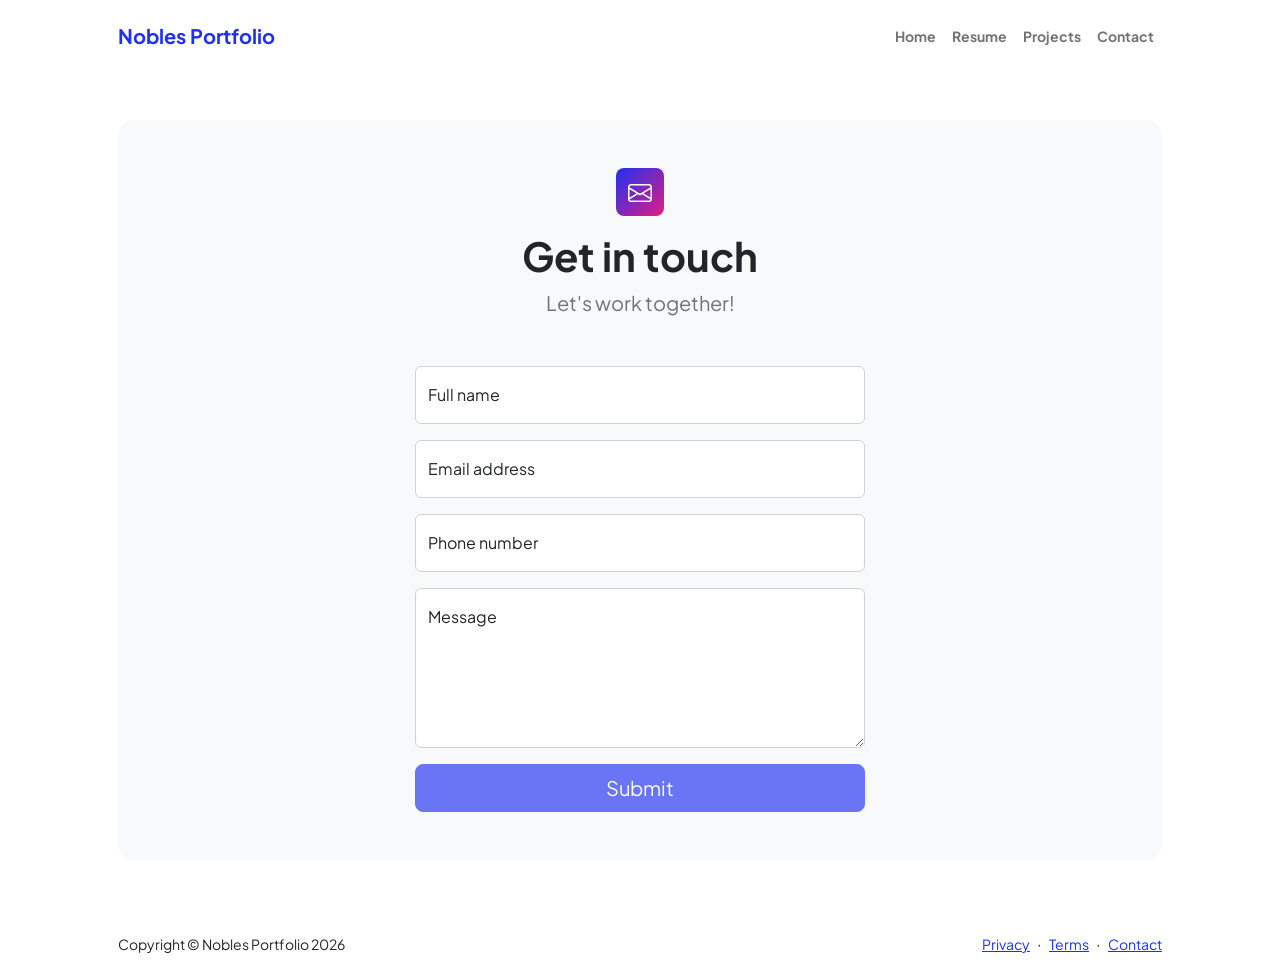
==== main/contact.html @ a5ece149 "move file to the other position" ====
<!DOCTYPE html>
<html lang="en">
    <head>
        <meta charset="utf-8" />
        <meta name="viewport" content="width=device-width, initial-scale=1, shrink-to-fit=no" />
        <meta name="description" content />
        <meta name="author" content />
        <title>Contact - Jade Anthony T. Nobles</title>
        <!-- Favicon-->
        <link rel="icon" type="image/x-icon" href="../libs/assets/startbootstrap-personal-gh-pages/assets/favicon.ico" />
        <!-- Custom Google font-->
        <link rel="preconnect" href="https://fonts.googleapis.com" />
        <link rel="preconnect" href="https://fonts.gstatic.com" crossorigin />
        <link href="https://fonts.googleapis.com/css2?family=Plus+Jakarta+Sans:wght@100;200;300;400;500;600;700;800;900&amp;display=swap" rel="stylesheet" />
        <!-- Bootstrap icons-->
        <link href="https://cdn.jsdelivr.net/npm/bootstrap-icons@1.8.1/font/bootstrap-icons.css" rel="stylesheet" />
        <!-- Core theme CSS (includes Bootstrap)-->
        <link href="../libs/assets/startbootstrap-personal-gh-pages/css/styles.css" rel="stylesheet" />
    </head>
    <body class="d-flex flex-column">
        <main class="flex-shrink-0">
            <!-- Navigation-->
            <nav class="navbar navbar-expand-lg navbar-light bg-white py-3">
                <div class="container px-5">
                    <a class="navbar-brand" href="../index.html"><span class="fw-bolder text-primary">Nobles Portfolio</span></a>
                    <button class="navbar-toggler" type="button" data-bs-toggle="collapse" data-bs-target="#navbarSupportedContent" aria-controls="navbarSupportedContent" aria-expanded="false" aria-label="Toggle navigation"><span class="navbar-toggler-icon"></span></button>
                    <div class="collapse navbar-collapse" id="navbarSupportedContent">
                        <ul class="navbar-nav ms-auto mb-2 mb-lg-0 small fw-bolder">
                            <li class="nav-item"><a class="nav-link" href="../index.html">Home</a></li>
                            <li class="nav-item"><a class="nav-link" href="resume.html">Resume</a></li>
                            <li class="nav-item"><a class="nav-link" href="projects.html">Projects</a></li>
                            <li class="nav-item"><a class="nav-link" href="contact.html">Contact</a></li>
                        </ul>
                    </div>
                </div>
            </nav>
            <!-- Page content-->
            <section class="py-5">
                <div class="container px-5">
                    <!-- Contact form-->
                    <div class="bg-light rounded-4 py-5 px-4 px-md-5">
                        <div class="text-center mb-5">
                            <div class="feature bg-primary bg-gradient-primary-to-secondary text-white rounded-3 mb-3"><i class="bi bi-envelope"></i></div>
                            <h1 class="fw-bolder">Get in touch</h1>
                            <p class="lead fw-normal text-muted mb-0">Let's work together!</p>
                        </div>
                        <div class="row gx-5 justify-content-center">
                            <div class="col-lg-8 col-xl-6">
                                <!-- * * * * * * * * * * * * * * *-->
                                <!-- * * SB Forms Contact Form * *-->
                                <!-- * * * * * * * * * * * * * * *-->
                                <!-- This form is pre-integrated with SB Forms.-->
                                <!-- To make this form functional, sign up at-->
                                <!-- https://startbootstrap.com/solution/contact-forms-->
                                <!-- to get an API token!-->
                                <form id="contactForm" data-sb-form-api-token="API_TOKEN">
                                    <!-- Name input-->
                                    <div class="form-floating mb-3">
                                        <input class="form-control" id="name" type="text" placeholder="Enter your name..." data-sb-validations="required" />
                                        <label for="name">Full name</label>
                                        <div class="invalid-feedback" data-sb-feedback="name:required">A name is required.</div>
                                    </div>
                                    <!-- Email address input-->
                                    <div class="form-floating mb-3">
                                        <input class="form-control" id="email" type="email" placeholder="name@example.com" data-sb-validations="required,email" />
                                        <label for="email">Email address</label>
                                        <div class="invalid-feedback" data-sb-feedback="email:required">An email is required.</div>
                                        <div class="invalid-feedback" data-sb-feedback="email:email">Email is not valid.</div>
                                    </div>
                                    <!-- Phone number input-->
                                    <div class="form-floating mb-3">
                                        <input class="form-control" id="phone" type="tel" placeholder="(123) 456-7890" data-sb-validations="required" />
                                        <label for="phone">Phone number</label>
                                        <div class="invalid-feedback" data-sb-feedback="phone:required">A phone number is required.</div>
                                    </div>
                                    <!-- Message input-->
                                    <div class="form-floating mb-3">
                                        <textarea class="form-control" id="message" type="text" placeholder="Enter your message here..." style="height: 10rem" data-sb-validations="required"></textarea>
                                        <label for="message">Message</label>
                                        <div class="invalid-feedback" data-sb-feedback="message:required">A message is required.</div>
                                    </div>
                                    <!-- Submit success message-->
                                    <!---->
                                    <!-- This is what your users will see when the form-->
                                    <!-- has successfully submitted-->
                                    <div class="d-none" id="submitSuccessMessage">
                                        <div class="text-center mb-3">
                                            <div class="fw-bolder">Form submission successful!</div>
                                            To activate this form, sign up at
                                            <br />
                                            <a href="https://startbootstrap.com/solution/contact-forms">https://startbootstrap.com/solution/contact-forms</a>
                                        </div>
                                    </div>
                                    <!-- Submit error message-->
                                    <!---->
                                    <!-- This is what your users will see when there is-->
                                    <!-- an error submitting the form-->
                                    <div class="d-none" id="submitErrorMessage"><div class="text-center text-danger mb-3">Error sending message!</div></div>
                                    <!-- Submit Button-->
                                    <div class="d-grid"><button class="btn btn-primary btn-lg disabled" id="submitButton" type="submit">Submit</button></div>
                                </form>
                            </div>
                        </div>
                    </div>
                </div>
            </section>
        </main>
        <!-- Footer-->
        <footer class="bg-white py-4 mt-auto">
            <div class="container px-5">
                <div class="row align-items-center justify-content-between flex-column flex-sm-row">
                    <div class="col-auto"><div class="small m-0">Copyright &copy; Nobles Portfolio 2026</div></div>
                    <div class="col-auto">
                        <a class="small" href="#!">Privacy</a>
                        <span class="mx-1">&middot;</span>
                        <a class="small" href="#!">Terms</a>
                        <span class="mx-1">&middot;</span>
                        <a class="small" href="#!">Contact</a>
                    </div>
                </div>
            </div>
        </footer>
        <!-- Bootstrap core JS-->
        <script src="https://cdn.jsdelivr.net/npm/bootstrap@5.2.3/dist/js/bootstrap.bundle.min.js"></script>
        <!-- Core theme JS-->
        <script src="../libs/assets/startbootstrap-personal-gh-pages/js/scripts.js"></script>
        <!-- * * * * * * * * * * * * * * * * * * * * * * * * * * * * * * * * * * * * * * * *-->
        <!-- * *                               SB Forms JS                               * *-->
        <!-- * * Activate your form at https://startbootstrap.com/solution/contact-forms * *-->
        <!-- * * * * * * * * * * * * * * * * * * * * * * * * * * * * * * * * * * * * * * * *-->
        <script src="https://cdn.startbootstrap.com/sb-forms-latest.js"></script>
    </body>
</html>
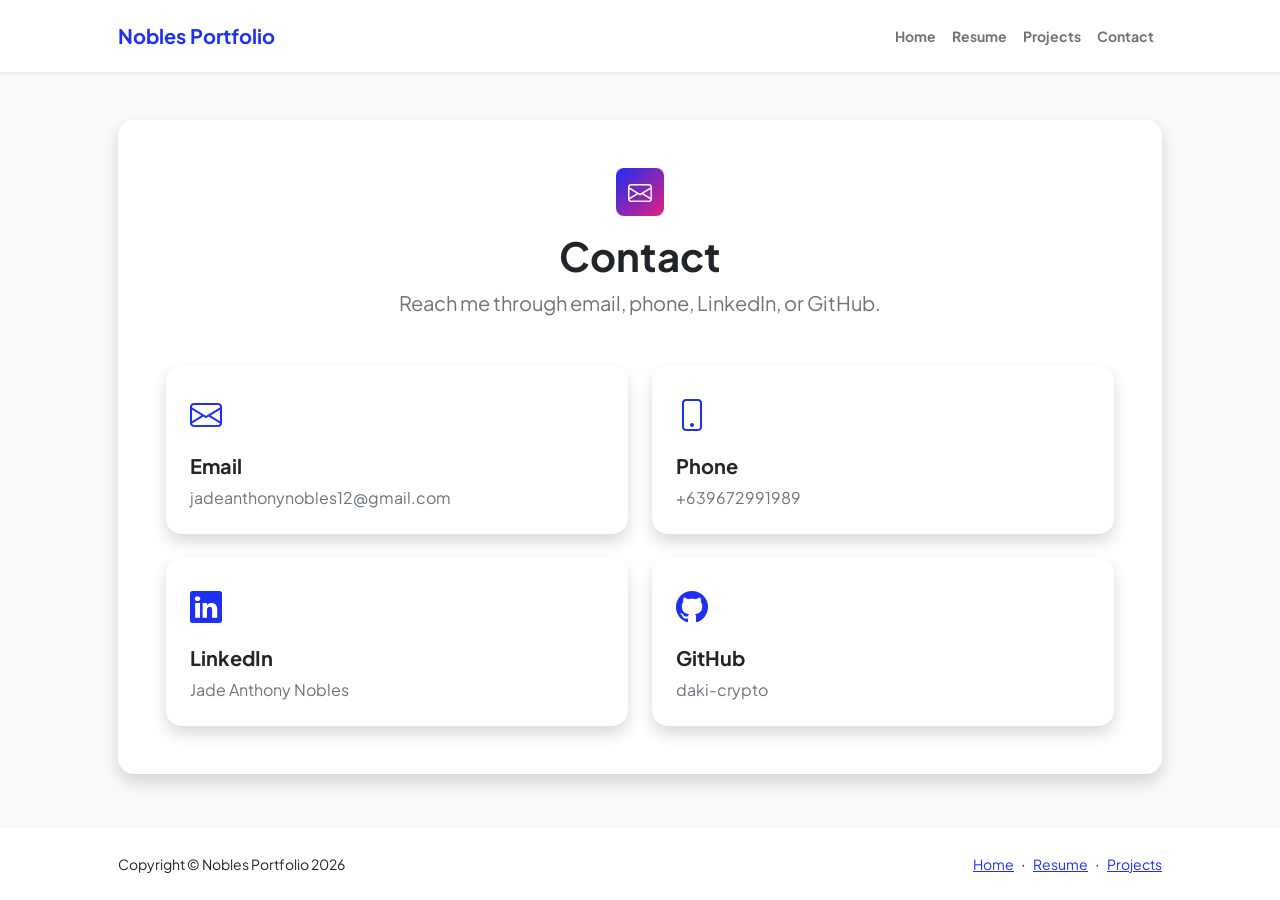
==== commit 45be97bb: "nav bar fixed" ====
--- a/main/contact.html
+++ b/main/contact.html
@@ -3,131 +3,86 @@
     <head>
         <meta charset="utf-8" />
         <meta name="viewport" content="width=device-width, initial-scale=1, shrink-to-fit=no" />
-        <meta name="description" content />
-        <meta name="author" content />
-        <title>Contact - Jade Anthony T. Nobles</title>
-        <!-- Favicon-->
-        <link rel="icon" type="image/x-icon" href="../libs/assets/startbootstrap-personal-gh-pages/assets/favicon.ico" />
-        <!-- Custom Google font-->
+        <meta name="description" content="Contact Jade Anthony T. Nobles" />
+        <meta name="author" content="Jade Anthony T. Nobles" />
+        <title>Nobles Portfolio</title>
         <link rel="preconnect" href="https://fonts.googleapis.com" />
         <link rel="preconnect" href="https://fonts.gstatic.com" crossorigin />
         <link href="https://fonts.googleapis.com/css2?family=Plus+Jakarta+Sans:wght@100;200;300;400;500;600;700;800;900&amp;display=swap" rel="stylesheet" />
-        <!-- Bootstrap icons-->
         <link href="https://cdn.jsdelivr.net/npm/bootstrap-icons@1.8.1/font/bootstrap-icons.css" rel="stylesheet" />
-        <!-- Core theme CSS (includes Bootstrap)-->
         <link href="../libs/assets/startbootstrap-personal-gh-pages/css/styles.css" rel="stylesheet" />
     </head>
-    <body class="d-flex flex-column">
+    <body class="d-flex flex-column h-100 bg-light">
         <main class="flex-shrink-0">
-            <!-- Navigation-->
-            <nav class="navbar navbar-expand-lg navbar-light bg-white py-3">
-                <div class="container px-5">
-                    <a class="navbar-brand" href="../index.html"><span class="fw-bolder text-primary">Nobles Portfolio</span></a>
-                    <button class="navbar-toggler" type="button" data-bs-toggle="collapse" data-bs-target="#navbarSupportedContent" aria-controls="navbarSupportedContent" aria-expanded="false" aria-label="Toggle navigation"><span class="navbar-toggler-icon"></span></button>
-                    <div class="collapse navbar-collapse" id="navbarSupportedContent">
-                        <ul class="navbar-nav ms-auto mb-2 mb-lg-0 small fw-bolder">
-                            <li class="nav-item"><a class="nav-link" href="../index.html">Home</a></li>
-                            <li class="nav-item"><a class="nav-link" href="resume.html">Resume</a></li>
-                            <li class="nav-item"><a class="nav-link" href="projects.html">Projects</a></li>
-                            <li class="nav-item"><a class="nav-link" href="contact.html">Contact</a></li>
-                        </ul>
-                    </div>
-                </div>
-            </nav>
-            <!-- Page content-->
+            <div id="site-navbar"></div>
+
             <section class="py-5">
                 <div class="container px-5">
-                    <!-- Contact form-->
-                    <div class="bg-light rounded-4 py-5 px-4 px-md-5">
+                    <div class="bg-white rounded-4 py-5 px-4 px-md-5 shadow border-0">
                         <div class="text-center mb-5">
                             <div class="feature bg-primary bg-gradient-primary-to-secondary text-white rounded-3 mb-3"><i class="bi bi-envelope"></i></div>
-                            <h1 class="fw-bolder">Get in touch</h1>
-                            <p class="lead fw-normal text-muted mb-0">Let's work together!</p>
+                            <h1 class="fw-bolder">Contact</h1>
+                            <p class="lead fw-normal text-muted mb-0">Reach me through email, phone, LinkedIn, or GitHub.</p>
                         </div>
-                        <div class="row gx-5 justify-content-center">
-                            <div class="col-lg-8 col-xl-6">
-                                <!-- * * * * * * * * * * * * * * *-->
-                                <!-- * * SB Forms Contact Form * *-->
-                                <!-- * * * * * * * * * * * * * * *-->
-                                <!-- This form is pre-integrated with SB Forms.-->
-                                <!-- To make this form functional, sign up at-->
-                                <!-- https://startbootstrap.com/solution/contact-forms-->
-                                <!-- to get an API token!-->
-                                <form id="contactForm" data-sb-form-api-token="API_TOKEN">
-                                    <!-- Name input-->
-                                    <div class="form-floating mb-3">
-                                        <input class="form-control" id="name" type="text" placeholder="Enter your name..." data-sb-validations="required" />
-                                        <label for="name">Full name</label>
-                                        <div class="invalid-feedback" data-sb-feedback="name:required">A name is required.</div>
+                        <div class="row row-cols-1 row-cols-md-2 g-4">
+                            <div class="col">
+                                    <a class="card h-100 shadow border-0 rounded-4 text-decoration-none" href="https://mail.google.com/mail/?view=cm&fs=1&to=jadeanthonynobles12@gmail.com" target="_blank">
+                                        <div class="card-body p-4">
+                                        <i class="bi bi-envelope fs-2 text-primary"></i>
+                                        <h2 class="h5 fw-bolder mt-3 text-dark">Email</h2>
+                                        <p class="text-muted mb-0">jadeanthonynobles12@gmail.com</p>
                                     </div>
-                                    <!-- Email address input-->
-                                    <div class="form-floating mb-3">
-                                        <input class="form-control" id="email" type="email" placeholder="name@example.com" data-sb-validations="required,email" />
-                                        <label for="email">Email address</label>
-                                        <div class="invalid-feedback" data-sb-feedback="email:required">An email is required.</div>
-                                        <div class="invalid-feedback" data-sb-feedback="email:email">Email is not valid.</div>
+                                </a>
+                            </div>
+                            <div class="col">
+                                <a class="card h-100 shadow border-0 rounded-4 text-decoration-none" href="tel:+639672991989">
+                                    <div class="card-body p-4">
+                                        <i class="bi bi-phone fs-2 text-primary"></i>
+                                        <h2 class="h5 fw-bolder mt-3 text-dark">Phone</h2>
+                                        <p class="text-muted mb-0">+639672991989</p>
                                     </div>
-                                    <!-- Phone number input-->
-                                    <div class="form-floating mb-3">
-                                        <input class="form-control" id="phone" type="tel" placeholder="(123) 456-7890" data-sb-validations="required" />
-                                        <label for="phone">Phone number</label>
-                                        <div class="invalid-feedback" data-sb-feedback="phone:required">A phone number is required.</div>
+                                </a>
+                            </div>
+                            <div class="col">
+                                <a class="card h-100 shadow border-0 rounded-4 text-decoration-none" href="https://www.linkedin.com/in/jade-anthony-nobles-33a846352/" target="_blank">
+                                    <div class="card-body p-4">
+                                        <i class="bi bi-linkedin fs-2 text-primary"></i>
+                                        <h2 class="h5 fw-bolder mt-3 text-dark">LinkedIn</h2>
+                                        <p class="text-muted mb-0">Jade Anthony Nobles</p>
                                     </div>
-                                    <!-- Message input-->
-                                    <div class="form-floating mb-3">
-                                        <textarea class="form-control" id="message" type="text" placeholder="Enter your message here..." style="height: 10rem" data-sb-validations="required"></textarea>
-                                        <label for="message">Message</label>
-                                        <div class="invalid-feedback" data-sb-feedback="message:required">A message is required.</div>
+                                </a>
+                            </div>
+                            <div class="col">
+                                <a class="card h-100 shadow border-0 rounded-4 text-decoration-none" href="https://github.com/daki-crypto" target="_blank">
+                                    <div class="card-body p-4">
+                                        <i class="bi bi-github fs-2 text-primary"></i>
+                                        <h2 class="h5 fw-bolder mt-3 text-dark">GitHub</h2>
+                                        <p class="text-muted mb-0">daki-crypto</p>
                                     </div>
-                                    <!-- Submit success message-->
-                                    <!---->
-                                    <!-- This is what your users will see when the form-->
-                                    <!-- has successfully submitted-->
-                                    <div class="d-none" id="submitSuccessMessage">
-                                        <div class="text-center mb-3">
-                                            <div class="fw-bolder">Form submission successful!</div>
-                                            To activate this form, sign up at
-                                            <br />
-                                            <a href="https://startbootstrap.com/solution/contact-forms">https://startbootstrap.com/solution/contact-forms</a>
-                                        </div>
-                                    </div>
-                                    <!-- Submit error message-->
-                                    <!---->
-                                    <!-- This is what your users will see when there is-->
-                                    <!-- an error submitting the form-->
-                                    <div class="d-none" id="submitErrorMessage"><div class="text-center text-danger mb-3">Error sending message!</div></div>
-                                    <!-- Submit Button-->
-                                    <div class="d-grid"><button class="btn btn-primary btn-lg disabled" id="submitButton" type="submit">Submit</button></div>
-                                </form>
+                                </a>
                             </div>
                         </div>
                     </div>
                 </div>
             </section>
         </main>
-        <!-- Footer-->
+
         <footer class="bg-white py-4 mt-auto">
             <div class="container px-5">
                 <div class="row align-items-center justify-content-between flex-column flex-sm-row">
                     <div class="col-auto"><div class="small m-0">Copyright &copy; Nobles Portfolio 2026</div></div>
                     <div class="col-auto">
-                        <a class="small" href="#!">Privacy</a>
+                        <a class="small" href="../index.html">Home</a>
                         <span class="mx-1">&middot;</span>
-                        <a class="small" href="#!">Terms</a>
+                        <a class="small" href="resume.html">Resume</a>
                         <span class="mx-1">&middot;</span>
-                        <a class="small" href="#!">Contact</a>
+                        <a class="small" href="projects.html">Projects</a>
                     </div>
                 </div>
             </div>
         </footer>
-        <!-- Bootstrap core JS-->
+
         <script src="https://cdn.jsdelivr.net/npm/bootstrap@5.2.3/dist/js/bootstrap.bundle.min.js"></script>
-        <!-- Core theme JS-->
-        <script src="../libs/assets/startbootstrap-personal-gh-pages/js/scripts.js"></script>
-        <!-- * * * * * * * * * * * * * * * * * * * * * * * * * * * * * * * * * * * * * * * *-->
-        <!-- * *                               SB Forms JS                               * *-->
-        <!-- * * Activate your form at https://startbootstrap.com/solution/contact-forms * *-->
-        <!-- * * * * * * * * * * * * * * * * * * * * * * * * * * * * * * * * * * * * * * * *-->
-        <script src="https://cdn.startbootstrap.com/sb-forms-latest.js"></script>
+        <script src="../libs/assets/js/navbar.js"></script>
     </body>
 </html>
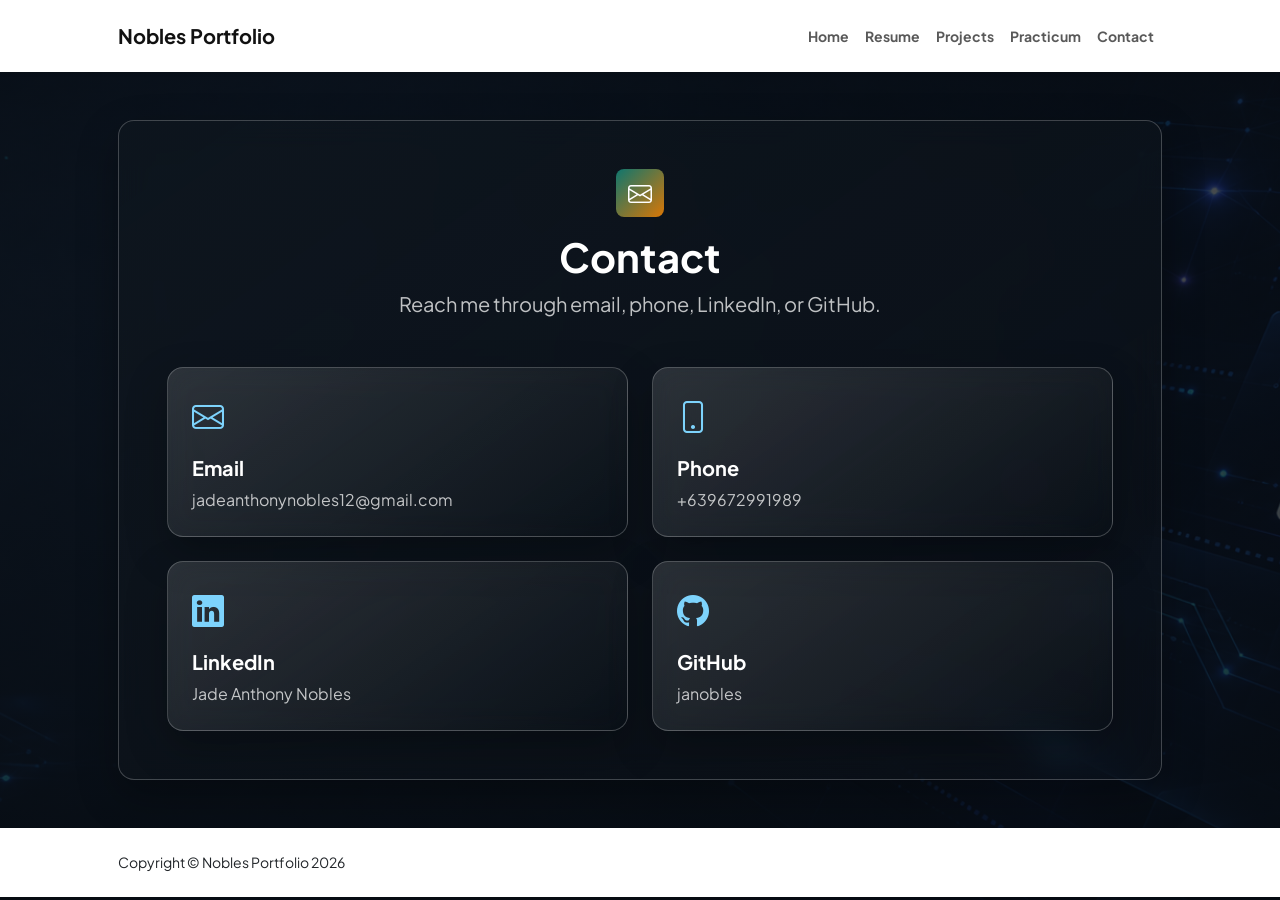
==== commit 7c95c560: "polishing deadcode lines and update background and design" ====
--- a/main/contact.html
+++ b/main/contact.html
@@ -6,27 +6,29 @@
         <meta name="description" content="Contact Jade Anthony T. Nobles" />
         <meta name="author" content="Jade Anthony T. Nobles" />
         <title>Nobles Portfolio</title>
+        <link rel="icon" type="image/png" href="../libs/assets/portfolio/title.png?v=1" />
         <link rel="preconnect" href="https://fonts.googleapis.com" />
         <link rel="preconnect" href="https://fonts.gstatic.com" crossorigin />
         <link href="https://fonts.googleapis.com/css2?family=Plus+Jakarta+Sans:wght@100;200;300;400;500;600;700;800;900&amp;display=swap" rel="stylesheet" />
+        <link href="https://cdn.jsdelivr.net/npm/bootstrap@5.2.3/dist/css/bootstrap.min.css" rel="stylesheet" />
         <link href="https://cdn.jsdelivr.net/npm/bootstrap-icons@1.8.1/font/bootstrap-icons.css" rel="stylesheet" />
-        <link href="../libs/assets/startbootstrap-personal-gh-pages/css/styles.css" rel="stylesheet" />
+        <link href="../libs/assets/startbootstrap-personal-gh-pages/css/styles.css?v=7" rel="stylesheet" />
     </head>
-    <body class="d-flex flex-column h-100 bg-light">
+    <body class="d-flex flex-column h-100 portfolio-bg content-page-bg">
+        <header id="site-header" class="sticky-top"></header>
+
         <main class="flex-shrink-0">
-            <div id="site-navbar"></div>
-
             <section class="py-5">
                 <div class="container px-5">
-                    <div class="bg-white rounded-4 py-5 px-4 px-md-5 shadow border-0">
+                    <div class="contact-panel rounded-4 py-5 px-4 px-md-5">
                         <div class="text-center mb-5">
-                            <div class="feature bg-primary bg-gradient-primary-to-secondary text-white rounded-3 mb-3"><i class="bi bi-envelope"></i></div>
+                            <div class="feature bg-gradient-primary-to-secondary rounded-3 mb-3"><i class="bi bi-envelope"></i></div>
                             <h1 class="fw-bolder">Contact</h1>
                             <p class="lead fw-normal text-muted mb-0">Reach me through email, phone, LinkedIn, or GitHub.</p>
                         </div>
                         <div class="row row-cols-1 row-cols-md-2 g-4">
                             <div class="col">
-                                    <a class="card h-100 shadow border-0 rounded-4 text-decoration-none" href="https://mail.google.com/mail/?view=cm&fs=1&to=jadeanthonynobles12@gmail.com" target="_blank">
+                                    <a class="card h-100 rounded-4 text-decoration-none" href="https://mail.google.com/mail/?view=cm&fs=1&to=jadeanthonynobles12@gmail.com" target="_blank" rel="noopener noreferrer">
                                         <div class="card-body p-4">
                                         <i class="bi bi-envelope fs-2 text-primary"></i>
                                         <h2 class="h5 fw-bolder mt-3 text-dark">Email</h2>
@@ -35,7 +37,7 @@
                                 </a>
                             </div>
                             <div class="col">
-                                <a class="card h-100 shadow border-0 rounded-4 text-decoration-none" href="tel:+639672991989">
+                                <a class="card h-100 rounded-4 text-decoration-none" href="tel:+639672991989">
                                     <div class="card-body p-4">
                                         <i class="bi bi-phone fs-2 text-primary"></i>
                                         <h2 class="h5 fw-bolder mt-3 text-dark">Phone</h2>
@@ -44,7 +46,7 @@
                                 </a>
                             </div>
                             <div class="col">
-                                <a class="card h-100 shadow border-0 rounded-4 text-decoration-none" href="https://www.linkedin.com/in/jade-anthony-nobles-33a846352/" target="_blank">
+                                <a class="card h-100 rounded-4 text-decoration-none" href="https://www.linkedin.com/in/jade-anthony-nobles-33a846352/" target="_blank" rel="noopener noreferrer">
                                     <div class="card-body p-4">
                                         <i class="bi bi-linkedin fs-2 text-primary"></i>
                                         <h2 class="h5 fw-bolder mt-3 text-dark">LinkedIn</h2>
@@ -53,11 +55,11 @@
                                 </a>
                             </div>
                             <div class="col">
-                                <a class="card h-100 shadow border-0 rounded-4 text-decoration-none" href="https://github.com/daki-crypto" target="_blank">
+                                <a class="card h-100 rounded-4 text-decoration-none" href="https://github.com/janobles" target="_blank" rel="noopener noreferrer">
                                     <div class="card-body p-4">
                                         <i class="bi bi-github fs-2 text-primary"></i>
                                         <h2 class="h5 fw-bolder mt-3 text-dark">GitHub</h2>
-                                        <p class="text-muted mb-0">daki-crypto</p>
+                                        <p class="text-muted mb-0">janobles</p>
                                     </div>
                                 </a>
                             </div>
@@ -67,22 +69,15 @@
             </section>
         </main>
 
-        <footer class="bg-white py-4 mt-auto">
+        <footer class="bg-white py-4 mt-auto sticky-bottom shadow-sm">
             <div class="container px-5">
                 <div class="row align-items-center justify-content-between flex-column flex-sm-row">
                     <div class="col-auto"><div class="small m-0">Copyright &copy; Nobles Portfolio 2026</div></div>
-                    <div class="col-auto">
-                        <a class="small" href="../index.html">Home</a>
-                        <span class="mx-1">&middot;</span>
-                        <a class="small" href="resume.html">Resume</a>
-                        <span class="mx-1">&middot;</span>
-                        <a class="small" href="projects.html">Projects</a>
-                    </div>
                 </div>
             </div>
         </footer>
 
         <script src="https://cdn.jsdelivr.net/npm/bootstrap@5.2.3/dist/js/bootstrap.bundle.min.js"></script>
-        <script src="../libs/assets/js/navbar.js"></script>
+        <script src="../libs/assets/js/navbar.js?v=4"></script>
     </body>
 </html>
--- a/libs/assets/startbootstrap-personal-gh-pages/css/styles.css
+++ b/libs/assets/startbootstrap-personal-gh-pages/css/styles.css
@@ -0,0 +1,298 @@
+:root {
+  --bs-primary: #111111;
+  --bs-primary-rgb: 17, 17, 17;
+  --bs-secondary: #6c757d;
+  --bs-secondary-rgb: 108, 117, 125;
+  --bs-body-font-family: "Plus Jakarta Sans", system-ui, -apple-system, "Segoe UI", sans-serif;
+  --bs-link-color: #343a40;
+  --bs-link-hover-color: #000000;
+}
+
+html {
+  scroll-behavior: smooth;
+}
+
+body {
+  font-family: var(--bs-body-font-family);
+}
+
+.btn-primary {
+  --bs-btn-bg: #111111;
+  --bs-btn-border-color: #111111;
+  --bs-btn-hover-bg: #343a40;
+  --bs-btn-hover-border-color: #343a40;
+  --bs-btn-active-bg: #000000;
+  --bs-btn-active-border-color: #000000;
+  --bs-btn-disabled-bg: #6c757d;
+  --bs-btn-disabled-border-color: #6c757d;
+}
+
+.btn-outline-light {
+  --bs-btn-color: #ffffff;
+  --bs-btn-border-color: #dee2e6;
+  --bs-btn-hover-color: #111111;
+  --bs-btn-hover-bg: #f8f9fa;
+  --bs-btn-hover-border-color: #f8f9fa;
+}
+
+.bg-gradient-primary-to-secondary {
+  background: linear-gradient(135deg, #111111 0%, #6c757d 100%) !important;
+}
+
+.text-gradient,
+a.text-gradient,
+.text-gradient .bi {
+  color: #111111 !important;
+}
+
+.feature {
+  display: inline-flex;
+  align-items: center;
+  justify-content: center;
+  width: 3rem;
+  height: 3rem;
+  color: #ffffff;
+  font-size: 1.5rem;
+}
+
+.feature .bi,
+.btn .bi {
+  color: currentColor;
+}
+
+.profile {
+  width: min(75vw, 40rem);
+  aspect-ratio: 1;
+  margin-top: 5vw;
+  border-radius: clamp(1.5rem, 5vw, 3rem);
+}
+
+.profile-photo-frame {
+  overflow: hidden;
+  border: 1px solid rgba(255, 255, 255, 0.28);
+  box-shadow: 0 1.5rem 4rem rgba(0, 0, 0, 0.35);
+}
+
+.profile-photo-frame .profile-img {
+  width: 100%;
+  height: 100%;
+  object-fit: cover;
+}
+
+.portfolio-bg {
+  background-image: url("../../portfolio/bg_port.png");
+  background-position: center;
+  background-size: cover;
+  background-attachment: fixed;
+  background-repeat: no-repeat;
+}
+
+.hero-background {
+  background-image:
+    linear-gradient(
+      90deg,
+      rgba(0, 0, 0, 0.92) 0%,
+      rgba(33, 37, 41, 0.78) 48%,
+      rgba(108, 117, 125, 0.48) 100%
+    ),
+    url("../../portfolio/bg_port.png");
+  background-position: center;
+  background-size: cover;
+}
+
+.hero-row {
+  min-height: 75vh;
+}
+
+.text-white-75 {
+  color: rgba(255, 255, 255, 0.78) !important;
+}
+
+.portfolio-bg.content-page-bg {
+  color: #f8f9fa;
+  background-image:
+    linear-gradient(rgba(8, 12, 16, 0.72), rgba(8, 12, 16, 0.82)),
+    url("../../portfolio/bg_port.png");
+}
+
+.content-page-bg main .card,
+.content-page-bg main .contact-panel {
+  color: #f8f9fa;
+  background: linear-gradient(
+    145deg,
+    rgba(255, 255, 255, 0.16),
+    rgba(12, 20, 28, 0.38)
+  );
+  border: 1px solid rgba(255, 255, 255, 0.22) !important;
+  box-shadow: 0 1rem 2.5rem rgba(0, 0, 0, 0.28);
+  backdrop-filter: blur(14px);
+  -webkit-backdrop-filter: blur(14px);
+}
+
+.content-page-bg main .contact-panel {
+  background: linear-gradient(
+    145deg,
+    rgba(15, 23, 31, 0.72),
+    rgba(13, 18, 25, 0.5)
+  );
+}
+
+.content-page-bg main .contact-panel .card {
+  background: linear-gradient(
+    145deg,
+    rgba(255, 255, 255, 0.13),
+    rgba(8, 15, 22, 0.5)
+  );
+}
+
+.content-page-bg main h1,
+.content-page-bg main h2,
+.content-page-bg main h3,
+.content-page-bg main h4,
+.content-page-bg main h5,
+.content-page-bg main h6,
+.content-page-bg main .text-dark {
+  color: #ffffff !important;
+}
+
+.content-page-bg main .text-gradient {
+  color: #ffffff !important;
+  background: linear-gradient(90deg, #ffffff 0%, #7dd3fc 58%, #fbbf24 100%);
+  background-clip: text;
+  -webkit-background-clip: text;
+  -webkit-text-fill-color: transparent;
+}
+
+.content-page-bg main .text-muted,
+.content-page-bg main .lead {
+  color: rgba(255, 255, 255, 0.74) !important;
+}
+
+.content-page-bg main .text-primary {
+  color: #7dd3fc !important;
+}
+
+.content-page-bg main .text-secondary {
+  color: #fbbf24 !important;
+}
+
+.content-page-bg main .bg-light {
+  color: #f8f9fa;
+  background: linear-gradient(
+    145deg,
+    rgba(255, 255, 255, 0.13),
+    rgba(255, 255, 255, 0.05)
+  ) !important;
+  border: 1px solid rgba(255, 255, 255, 0.12);
+}
+
+.content-page-bg main .bg-gradient-primary-to-secondary {
+  background: linear-gradient(135deg, #0f766e 0%, #d97706 100%) !important;
+}
+
+.content-page-bg main .btn-primary {
+  color: #ffffff;
+  background: linear-gradient(135deg, #0f766e 0%, #2563eb 100%);
+  border-color: rgba(255, 255, 255, 0.28);
+}
+
+.content-page-bg main .btn-primary:hover,
+.content-page-bg main .btn-primary:focus {
+  color: #ffffff;
+  background: linear-gradient(135deg, #115e59 0%, #1d4ed8 100%);
+  border-color: rgba(255, 255, 255, 0.5);
+}
+
+.content-page-bg main a.card {
+  transition: transform 0.2s ease, border-color 0.2s ease, background 0.2s ease;
+}
+
+.content-page-bg main a.card:hover,
+.content-page-bg main a.card:focus-visible {
+  color: #ffffff;
+  background: linear-gradient(
+    145deg,
+    rgba(125, 211, 252, 0.2),
+    rgba(15, 118, 110, 0.32)
+  );
+  border-color: rgba(125, 211, 252, 0.62) !important;
+  transform: translateY(-2px);
+}
+
+.content-page-bg main .card .bi.text-primary {
+  color: #7dd3fc !important;
+}
+
+.content-page-bg main hr {
+  color: rgba(255, 255, 255, 0.35);
+  opacity: 1;
+}
+
+.content-page-bg main .carousel-control-prev-icon,
+.content-page-bg main .carousel-control-next-icon {
+  filter: none;
+}
+
+.content-page-bg > footer.bg-white {
+  color: #212529;
+}
+
+#full-report {
+  scroll-margin-top: 6rem;
+}
+
+.wordle-screenshot {
+  width: auto;
+  max-width: 100%;
+  max-height: 420px;
+  object-fit: contain;
+}
+
+.credential-badge {
+  width: auto;
+  max-width: 100%;
+  max-height: 180px;
+  object-fit: contain;
+}
+
+@media (min-width: 576px) {
+  .profile {
+    width: min(60vw, 40rem);
+  }
+}
+
+@media (min-width: 768px) {
+  .profile {
+    width: min(50vw, 40rem);
+  }
+}
+
+@media (min-width: 992px) {
+  .profile {
+    width: min(40vw, 40rem);
+  }
+}
+
+@media (min-width: 1200px) {
+  .profile {
+    width: min(35vw, 40rem);
+  }
+}
+
+@media (max-width: 575.98px) {
+  .hero-background {
+    background-image:
+      linear-gradient(rgba(0, 0, 0, 0.9), rgba(33, 37, 41, 0.9)),
+      url("../../portfolio/bg_port.png");
+  }
+}
+
+@media (prefers-reduced-motion: reduce) {
+  html {
+    scroll-behavior: auto;
+  }
+
+  .content-page-bg main a.card {
+    transition: none;
+  }
+}
